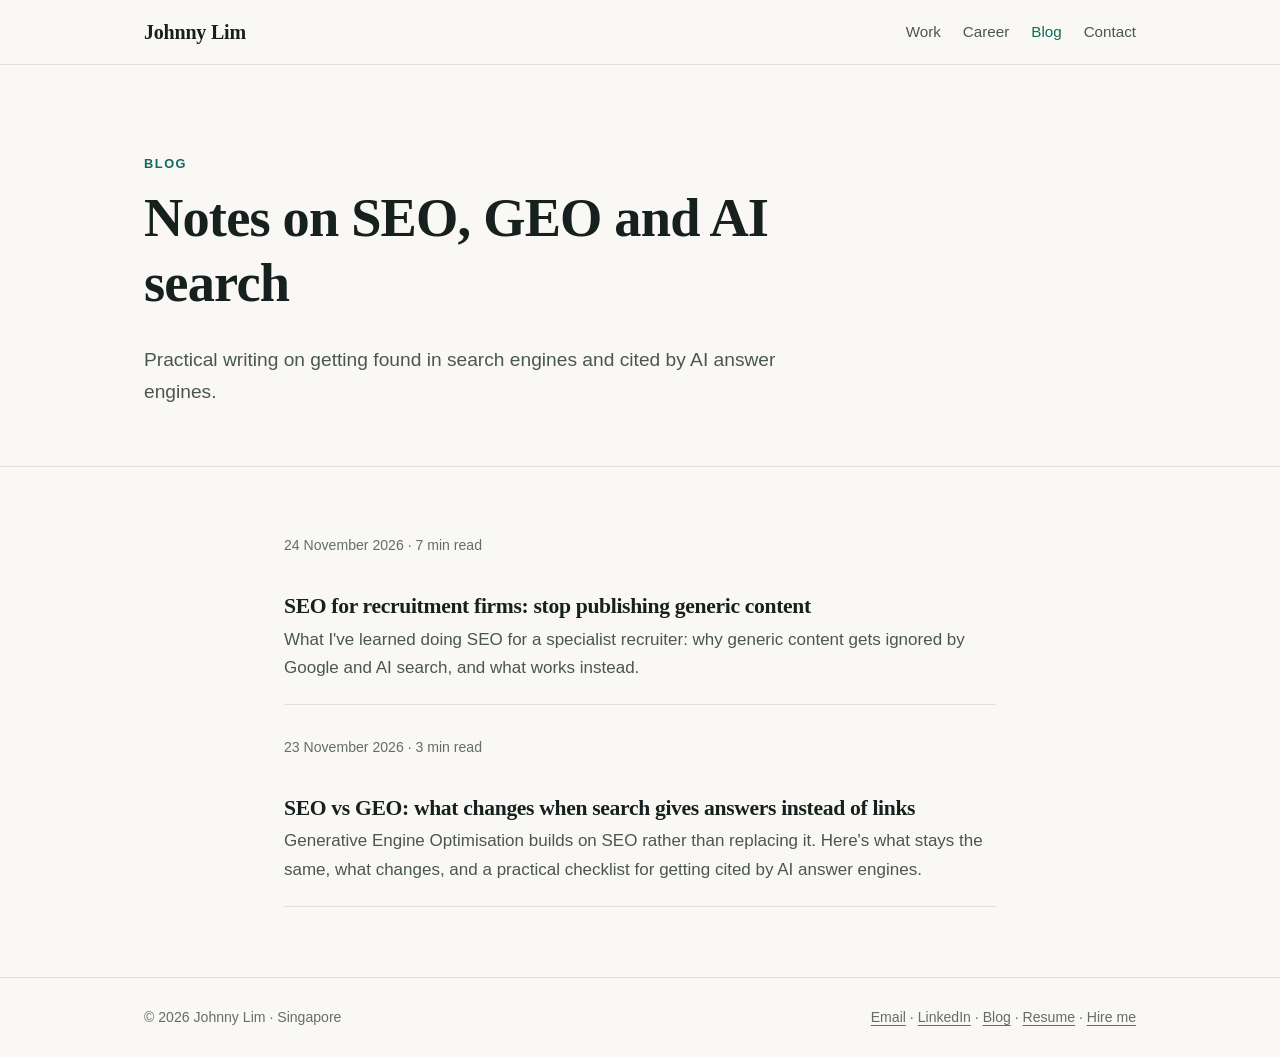
==== blog/index.html @ fcb43789 "Draft: add Hire me page and name/occupation signals for search - New /hire/ page targeting in-house " ====
<!doctype html>
<html lang="en-SG">
<head>
<meta charset="utf-8">
<meta name="viewport" content="width=device-width, initial-scale=1">
<title>Blog – SEO, GEO &amp; AI search | Johnny Lim</title>
<meta name="description" content="Notes on SEO, Generative Engine Optimisation (GEO) and AI search visibility by Johnny Lim, a Singapore-based digital marketer.">
<link rel="canonical" href="https://johnnylimsg.github.io/blog/">
<meta name="author" content="Johnny Lim">
<meta property="og:type" content="website">
<meta property="og:title" content="Blog – SEO, GEO &amp; AI search | Johnny Lim">
<meta property="og:description" content="Notes on SEO, Generative Engine Optimisation (GEO) and AI search visibility by Johnny Lim, a Singapore-based digital marketer.">
<meta property="og:url" content="https://johnnylimsg.github.io/blog/">
<meta property="og:image" content="https://johnnylimsg.github.io/assets/og-image.png">
<meta property="og:site_name" content="Johnny Lim">
<meta name="twitter:card" content="summary_large_image">
<link rel="icon" href="../assets/favicon.svg" type="image/svg+xml">
<link rel="stylesheet" href="../assets/styles.css">
<script type="application/ld+json">{
 "@context": "https://schema.org",
 "@type": "Blog",
 "@id": "https://johnnylimsg.github.io/blog/#blog",
 "url": "https://johnnylimsg.github.io/blog/",
 "name": "Johnny Lim – Blog",
 "author": {
  "@id": "https://johnnylimsg.github.io/#person"
 },
 "inLanguage": "en-SG",
 "blogPost": [
  {
   "@type": "BlogPosting",
   "@id": "https://johnnylimsg.github.io/blog/seo-for-recruitment-firms/#article",
   "headline": "SEO for recruitment firms: stop publishing generic content",
   "url": "https://johnnylimsg.github.io/blog/seo-for-recruitment-firms/",
   "datePublished": "2026-11-24T09:00:00+08:00"
  },
  {
   "@type": "BlogPosting",
   "headline": "SEO vs GEO: what changes when search gives answers instead of links",
   "@id": "https://johnnylimsg.github.io/blog/seo-vs-geo/#article",
   "url": "https://johnnylimsg.github.io/blog/seo-vs-geo/",
   "datePublished": "2026-11-23T09:00:00+08:00"
  }
 ]
}</script>
</head>
<body>
<a class="skip" href="#main">Skip to content</a>
<header class="site-header">
 <div class="wrap">
  <a class="brand" href="../">Johnny Lim</a>
  <nav class="nav" aria-label="Main">
   <a href="../#work">Work</a>
   <a href="../#experience">Career</a>
   <a href="../blog/" aria-current="page">Blog</a>
   <a href="../#contact">Contact</a>
  </nav>
 </div>
</header>
<main id="main">
<div class="hero hero-compact">
 <div class="wrap">
  <p class="eyebrow">Blog</p>
  <h1>Notes on SEO, GEO and AI search</h1>
  <p class="lede">Practical writing on getting found in search engines and cited by AI answer engines.</p>
 </div>
</div>
<section>
 <div class="wrap narrow">
  <ul class="posts">
  <li>
   <span class="meta"><time datetime="2026-11-24">24 November 2026</time> · 7 min read</span>
   <h2><a href="../blog/seo-for-recruitment-firms/">SEO for recruitment firms: stop publishing generic content</a></h2>
   <p>What I've learned doing SEO for a specialist recruiter: why generic content gets ignored by Google and AI search, and what works instead.</p>
  </li>
  <li>
   <span class="meta"><time datetime="2026-11-23">23 November 2026</time> · 3 min read</span>
   <h2><a href="../blog/seo-vs-geo/">SEO vs GEO: what changes when search gives answers instead of links</a></h2>
   <p>Generative Engine Optimisation builds on SEO rather than replacing it. Here's what stays the same, what changes, and a practical checklist for getting cited by AI answer engines.</p>
  </li>
  </ul>
 </div>
</section>
</main>
<footer class="site-footer">
 <div class="wrap">
  <span>© 2026 Johnny Lim · Singapore</span>
  <span><a href="mailto:yuantenglim@gmail.com">Email</a> · <a href="https://www.linkedin.com/in/johnny-lim-58348558/" rel="me">LinkedIn</a> · <a href="../blog/">Blog</a> · <a href="../assets/Johnny_Lim_Resume.pdf">Resume</a> · <a href="../hire/">Hire me</a></span>
 </div>
</footer>
</body>
</html>
---- assets/styles.css ----
/* Johnny Lim — site styles. No external fonts or frameworks, for speed. */
:root {
  --ink: #16211f;
  --ink-soft: #4a5653;
  --muted: #636e6b;
  --paper: #faf8f4;
  --card: #ffffff;
  --line: #e4e0d8;
  --accent: #0f6b5c;
  --accent-soft: #e3f0ec;
  --serif: "Iowan Old Style", "Palatino Linotype", Palatino, Georgia, "Times New Roman", serif;
  --sans: -apple-system, BlinkMacSystemFont, "Segoe UI", Roboto, "Helvetica Neue", Arial, sans-serif;
  --wrap: 1040px;
  --read: 700px;
}

*, *::before, *::after { box-sizing: border-box; }
html { -webkit-text-size-adjust: 100%; }
body {
  margin: 0; background: var(--paper); color: var(--ink);
  font: 17px/1.65 var(--sans);
}
img { max-width: 100%; height: auto; }
a { color: var(--accent); text-underline-offset: 3px; }
a:hover { text-decoration-thickness: 2px; }
:focus-visible { outline: 3px solid var(--accent); outline-offset: 2px; border-radius: 4px; }

.wrap { max-width: var(--wrap); margin: 0 auto; padding: 0 24px; }
.skip { position: absolute; left: -999px; }
.skip:focus { left: 12px; top: 12px; background: var(--card); padding: 8px 12px; z-index: 10; }

/* Header */
.site-header { position: sticky; top: 0; z-index: 5; border-bottom: 1px solid var(--line); background: rgba(250, 248, 244, 0.94); }
html { scroll-padding-top: 76px; }
.site-header .wrap { display: flex; align-items: center; justify-content: space-between; height: 64px; gap: 16px; }
.brand { white-space: nowrap; font-family: var(--serif); font-size: 1.25rem; font-weight: 700; color: var(--ink); text-decoration: none; letter-spacing: -0.01em; }
.nav { display: flex; gap: 22px; font-size: 0.95rem; }
.nav a { color: var(--ink-soft); text-decoration: none; white-space: nowrap; }
.nav a:hover, .nav a[aria-current="page"] { color: var(--accent); }

/* Type */
h1, h2, h3 { font-family: var(--serif); line-height: 1.2; letter-spacing: -0.015em; margin: 0 0 0.5em; }
h1 { font-size: clamp(2.2rem, 5vw, 3.4rem); }
h2 { font-size: clamp(1.6rem, 3vw, 2rem); }
h3 { font-size: 1.2rem; }
.eyebrow { font-size: 0.8rem; font-weight: 600; letter-spacing: 0.12em; text-transform: uppercase; color: var(--accent); margin: 0 0 12px; }
.lede { font-size: 1.2rem; color: var(--ink-soft); max-width: 640px; }

/* Hero */
.hero { padding: 88px 0 72px; }
.hero h1 { max-width: 760px; }
.actions { display: flex; flex-wrap: wrap; gap: 12px; margin-top: 28px; }
.btn {
  display: inline-block; padding: 11px 20px; border-radius: 8px; font-weight: 600; font-size: 0.95rem;
  text-decoration: none; border: 1.5px solid var(--accent); color: var(--accent); background: transparent;
}
.btn.primary { background: var(--accent); color: #fff; }
.btn:hover { text-decoration: none; filter: brightness(0.95); }

/* Sections */
section { padding: 64px 0; border-top: 1px solid var(--line); }
.section-head { display: flex; justify-content: space-between; align-items: baseline; gap: 16px; flex-wrap: wrap; margin-bottom: 28px; }
.section-head p { margin: 0; color: var(--muted); }

.stats { display: grid; grid-template-columns: repeat(3, 1fr); gap: 16px; margin: 56px 0 0; }
.stat { border-left: 3px solid var(--accent); padding: 4px 0 4px 16px; }
.stat dt { font-family: var(--serif); font-size: 2rem; font-weight: 700; line-height: 1.1; }
.stat dd { margin: 0; color: var(--muted); font-size: 0.92rem; }

.cards { display: grid; grid-template-columns: repeat(3, 1fr); gap: 20px; }
.card { background: var(--card); border: 1px solid var(--line); border-radius: 12px; padding: 24px; }
.card .icon { width: 40px; height: 40px; padding: 8px; margin-bottom: 14px; border-radius: 10px; background: var(--accent-soft); fill: none; stroke: var(--accent); stroke-width: 2; stroke-linejoin: round; stroke-linecap: round; }
.card p { margin: 0; color: var(--ink-soft); font-size: 0.97rem; }
.card .tag { display: inline-block; font-size: 0.75rem; font-weight: 700; letter-spacing: 0.08em; text-transform: uppercase; color: var(--accent); background: var(--accent-soft); padding: 3px 8px; border-radius: 4px; margin-bottom: 14px; }

/* Pills */
.pill { display: inline-block; font-size: 0.75rem; font-weight: 600; color: var(--ink-soft); border: 1px solid var(--line); border-radius: 999px; padding: 1px 9px; margin-left: 6px; vertical-align: 2px; font-family: var(--sans); }

.chips { display: flex; flex-wrap: wrap; gap: 8px; list-style: none; padding: 0; margin: 0 0 20px; }
.chip-label { font-family: var(--sans); font-size: 0.8rem; font-weight: 700; letter-spacing: 0.08em; text-transform: uppercase; color: var(--muted); margin: 18px 0 10px; }
.chips li { background: var(--card); border: 1px solid var(--line); border-radius: 999px; padding: 5px 14px; font-size: 0.92rem; }
.two-col { display: grid; grid-template-columns: 1fr 1fr; gap: 40px; }
.edu p { margin: 0 0 14px; }
.edu span { color: var(--muted); font-size: 0.92rem; display: block; }

/* Post lists */
.posts { list-style: none; padding: 0; margin: 0; }
.posts li { padding: 22px 0; border-bottom: 1px solid var(--line); }
.posts li:first-child { padding-top: 0; }
.posts h2, .posts h3 { margin: 4px 0 6px; font-size: 1.35rem; }
.posts h2 a, .posts h3 a { color: var(--ink); text-decoration: none; }
.posts h2 a:hover, .posts h3 a:hover { color: var(--accent); }
.posts p { margin: 0; color: var(--ink-soft); }
.meta { color: var(--muted); font-size: 0.88rem; }

/* Article */
.article { max-width: var(--read); margin: 0 auto; padding: 64px 24px 40px; }
.article header { margin-bottom: 32px; }
.article h1 { font-size: clamp(2rem, 4.5vw, 2.8rem); }
.article h2 { font-size: 1.55rem; margin-top: 1.8em; }
.article h3 { margin-top: 1.4em; }
.article p, .article li { font-size: 1.07rem; }
.article ul, .article ol { padding-left: 22px; }
.article li { margin-bottom: 6px; }
.tldr { background: var(--accent-soft); border-radius: 10px; padding: 18px 22px; margin: 0 0 32px; }
.tldr strong:first-child { display: block; font-size: 0.8rem; letter-spacing: 0.1em; text-transform: uppercase; color: var(--accent); margin-bottom: 4px; }
.tldr p { margin: 0; }
.author-box { display: flex; gap: 16px; align-items: center; border-top: 1px solid var(--line); margin-top: 48px; padding-top: 24px; }
.author-box picture { flex: none; line-height: 0; }
.author-box .mono { flex: none; object-fit: cover; width: 52px; height: 52px; border-radius: 50%; background: var(--accent); color: #fff; display: grid; place-items: center; font-family: var(--serif); font-weight: 700; }
.author-box p { margin: 0; font-size: 0.95rem; color: var(--ink-soft); }
.back { display: inline-block; margin-bottom: 24px; font-size: 0.92rem; }
.note { border: 2px dashed #d9a441; background: #fff8e8; padding: 14px 18px; border-radius: 8px; font-size: 0.95rem; }

/* Contact + footer */
.contact { text-align: center; }
.contact .lede { margin: 0 auto; }
.contact .actions { justify-content: center; }
.site-footer { border-top: 1px solid var(--line); padding: 28px 0; color: var(--muted); font-size: 0.88rem; }
.site-footer .wrap { display: flex; justify-content: space-between; gap: 16px; flex-wrap: wrap; }
.site-footer a { color: var(--muted); }

@media (max-width: 800px) {
  body { font-size: 16px; }
  .hero { padding: 56px 0 48px; }
  .cards, .stats, .two-col { grid-template-columns: 1fr; }
  .stats { gap: 20px; }
  section { padding: 48px 0; }
  .nav { gap: 14px; }
}
@media (max-width: 420px) {
  .site-header .wrap { padding: 0 16px; }
  .brand { font-size: 1.05rem; }
  .nav { gap: 11px; font-size: 0.85rem; }
}
@media print {
  .site-header, .site-footer, .actions { display: none; }
  body { background: #fff; }
}

/* Selected work */
.work-grid { display: grid; grid-template-columns: repeat(2, 1fr); gap: 20px; }
.work { background: var(--card); border: 1px solid var(--line); border-radius: 14px; overflow: hidden; display: flex; flex-direction: column; }
.work-art { display: block; width: 100%; height: auto; aspect-ratio: 400 / 150; border-bottom: 1px solid var(--line); }
.work-body { padding: 24px 28px 28px; display: flex; flex-direction: column; flex: 1; }
.work h3 { font-size: 1.3rem; margin-bottom: 10px; }
.work p { margin: 0 0 14px; color: var(--ink-soft); font-size: 0.97rem; }
.work .work-tag { font-size: 0.75rem; font-weight: 700; letter-spacing: 0.08em; text-transform: uppercase; color: var(--accent); margin-bottom: 10px; }
.work .work-org { margin: auto 0 0; padding-top: 12px; border-top: 1px solid var(--line); font-size: 0.85rem; font-weight: 600; color: var(--muted); }

/* Compact career timeline */
.timeline { border-left: 2px solid var(--line); margin-left: 6px; }
.role { position: relative; padding-left: 26px; }
.role::before { content: ""; position: absolute; left: -7px; top: 22px; width: 12px; height: 12px; border-radius: 50%; background: var(--paper); border: 2px solid var(--accent); }
.role[open]::before, .role:first-child::before { background: var(--accent); }
.role summary { list-style: none; cursor: pointer; display: grid; grid-template-columns: 170px 1fr auto; gap: 16px; padding: 16px 0; align-items: baseline; }
.role summary::-webkit-details-marker { display: none; }
.role summary::after { content: "+"; font-size: 1.3rem; color: var(--accent); line-height: 1; }
.role[open] summary::after { content: "–"; }
.role .when { color: var(--muted); font-size: 0.9rem; }
.role .org { color: var(--ink-soft); }
.role .sum { display: block; color: var(--muted); font-size: 0.93rem; margin-top: 2px; }
.role summary:hover strong { color: var(--accent); }
.role ul { margin: -4px 0 18px; padding-left: calc(170px + 34px); color: var(--ink-soft); font-size: 0.97rem; }
.role li { margin-bottom: 4px; }
@media (max-width: 800px) {
  .work-grid { grid-template-columns: 1fr; }
  .role summary { grid-template-columns: 1fr auto; gap: 2px 12px; }
  .role .when { grid-column: 1; }
  .role .what { grid-column: 1; }
  .role summary::after { grid-column: 2; grid-row: 1 / span 2; align-self: center; }
  .role ul { padding-left: 20px; }
}

/* Hero with illustration */
.hero-grid { display: grid; grid-template-columns: 1.15fr 1fr; gap: 48px; align-items: center; }
.hero-art { margin: 0; }
.hero-art img { display: block; width: 100%; filter: drop-shadow(0 18px 30px rgba(22, 33, 31, 0.08)); }

/* About */
.about { display: grid; grid-template-columns: 200px 1fr; gap: 48px; align-items: start; }
.about p { color: var(--ink-soft); max-width: 680px; }
.about-photo { display: block; width: 200px; height: 200px; border-radius: 50%; object-fit: cover; border: 4px solid var(--card); box-shadow: 0 0 0 1px var(--line); }
.about-mono { display: grid; place-items: center; background: var(--accent); color: #fff; font-family: var(--serif); font-size: 4rem; font-weight: 700; }

/* How I work */
.steps { list-style: none; padding: 0; margin: 0; display: grid; grid-template-columns: repeat(4, 1fr); gap: 20px; counter-reset: step; }
.steps li { counter-increment: step; border-top: 3px solid var(--accent); padding-top: 16px; }
.steps li::before { content: "0" counter(step); display: block; font-family: var(--serif); font-size: 1.6rem; font-weight: 700; color: var(--accent); margin-bottom: 6px; }
.steps h3 { font-size: 1.1rem; }
.steps p { margin: 0; color: var(--ink-soft); font-size: 0.95rem; }

/* Article figure */
.figure { margin: 32px 0; }
.figure img { display: block; width: 100%; border: 1px solid var(--line); border-radius: 14px; }
.figure figcaption { margin-top: 10px; font-size: 0.9rem; color: var(--muted); }

@media (max-width: 900px) {
  .steps { grid-template-columns: repeat(2, 1fr); gap: 28px 20px; }
}
@media (max-width: 800px) {
  .hero-grid { grid-template-columns: 1fr; gap: 32px; }
  .hero-art { max-width: 460px; }
  .about { grid-template-columns: 1fr; gap: 20px; }
  .about-photo { width: 112px; height: 112px; }
  .about-mono { font-size: 2.4rem; }
  .work-body { padding: 20px 22px 24px; }
}
@media (max-width: 480px) {
  .steps { grid-template-columns: 1fr; }
}

/* Utility */
.hero-compact { padding-bottom: 40px; }
.narrow { max-width: 760px; }
.article li ul { margin-top: 8px; }

/* Hire page */
.narrow h2 { margin-top: 1.6em; }
.narrow > .tldr + h2 { margin-top: 0.4em; }
.narrow p, .narrow li { color: var(--ink-soft); }
.narrow li { margin-bottom: 6px; }
.proof { list-style: none; padding: 0; margin: 0 0 16px; }
.proof li { border-left: 3px solid var(--accent); padding: 4px 0 4px 14px; margin-bottom: 12px; }
.proof strong { color: var(--ink); }
.cta-box { margin-top: 48px; padding: 28px; border: 1px solid var(--line); border-radius: 14px; background: var(--card); text-align: center; }
.cta-box h2 { margin-top: 0; }
.cta-box .actions { justify-content: center; margin-top: 16px; }
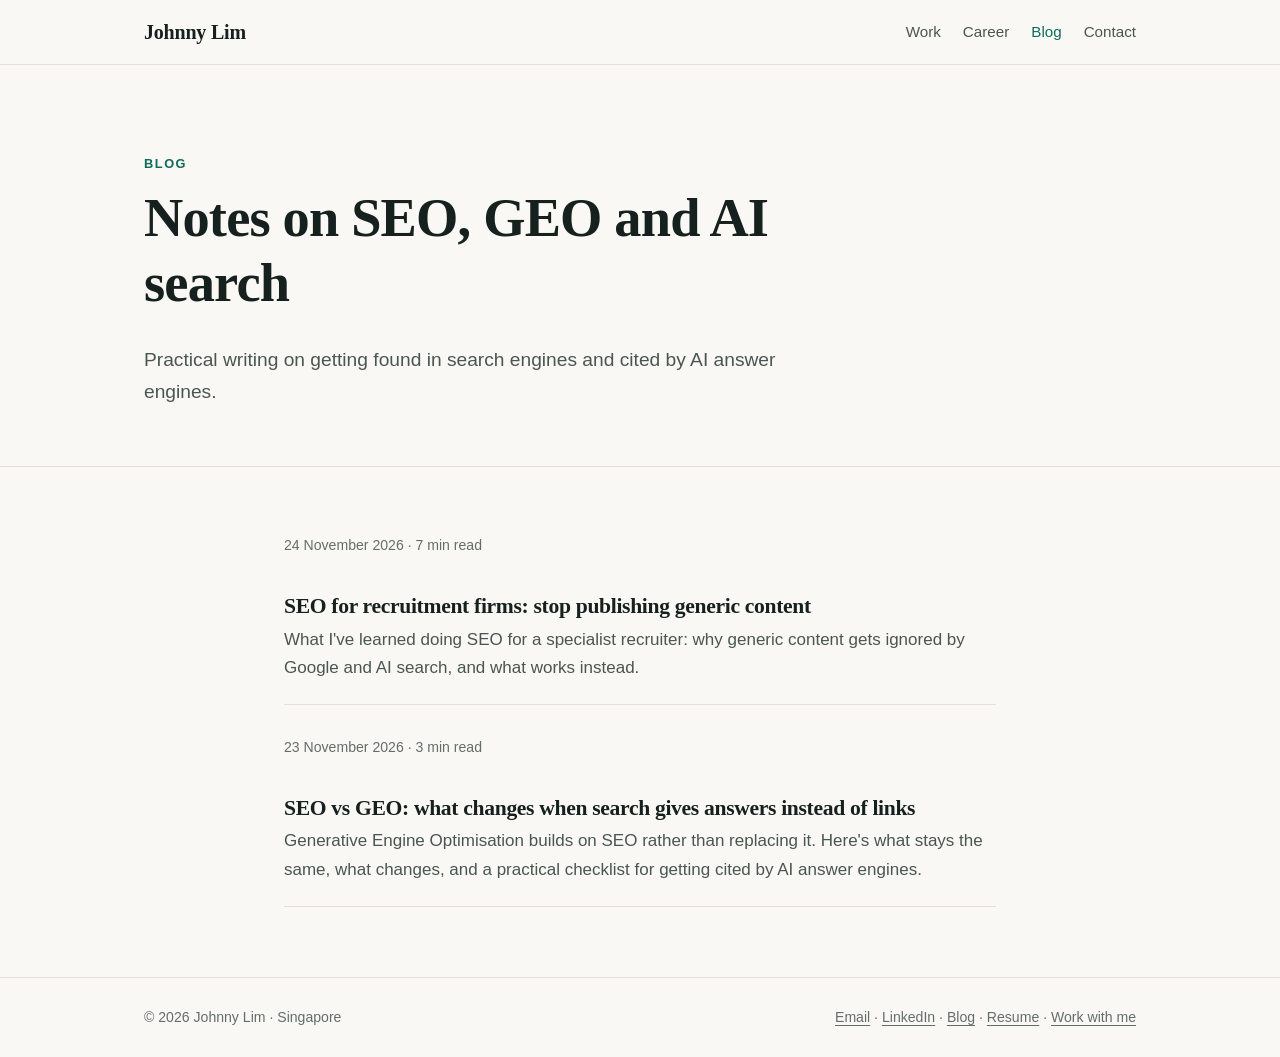
==== commit 2f4a1fba: "Draft: softer wording (no 'open to roles'); footer link 'Work with me' Co-Authored-By: Claude Opus 5" ====
--- a/blog/index.html
+++ b/blog/index.html
@@ -85,7 +85,7 @@
 <footer class="site-footer">
  <div class="wrap">
   <span>© 2026 Johnny Lim · Singapore</span>
-  <span><a href="mailto:yuantenglim@gmail.com">Email</a> · <a href="https://www.linkedin.com/in/johnny-lim-58348558/" rel="me">LinkedIn</a> · <a href="../blog/">Blog</a> · <a href="../assets/Johnny_Lim_Resume.pdf">Resume</a> · <a href="../hire/">Hire me</a></span>
+  <span><a href="mailto:yuantenglim@gmail.com">Email</a> · <a href="https://www.linkedin.com/in/johnny-lim-58348558/" rel="me">LinkedIn</a> · <a href="../blog/">Blog</a> · <a href="../assets/Johnny_Lim_Resume.pdf">Resume</a> · <a href="../hire/">Work with me</a></span>
  </div>
 </footer>
 </body>
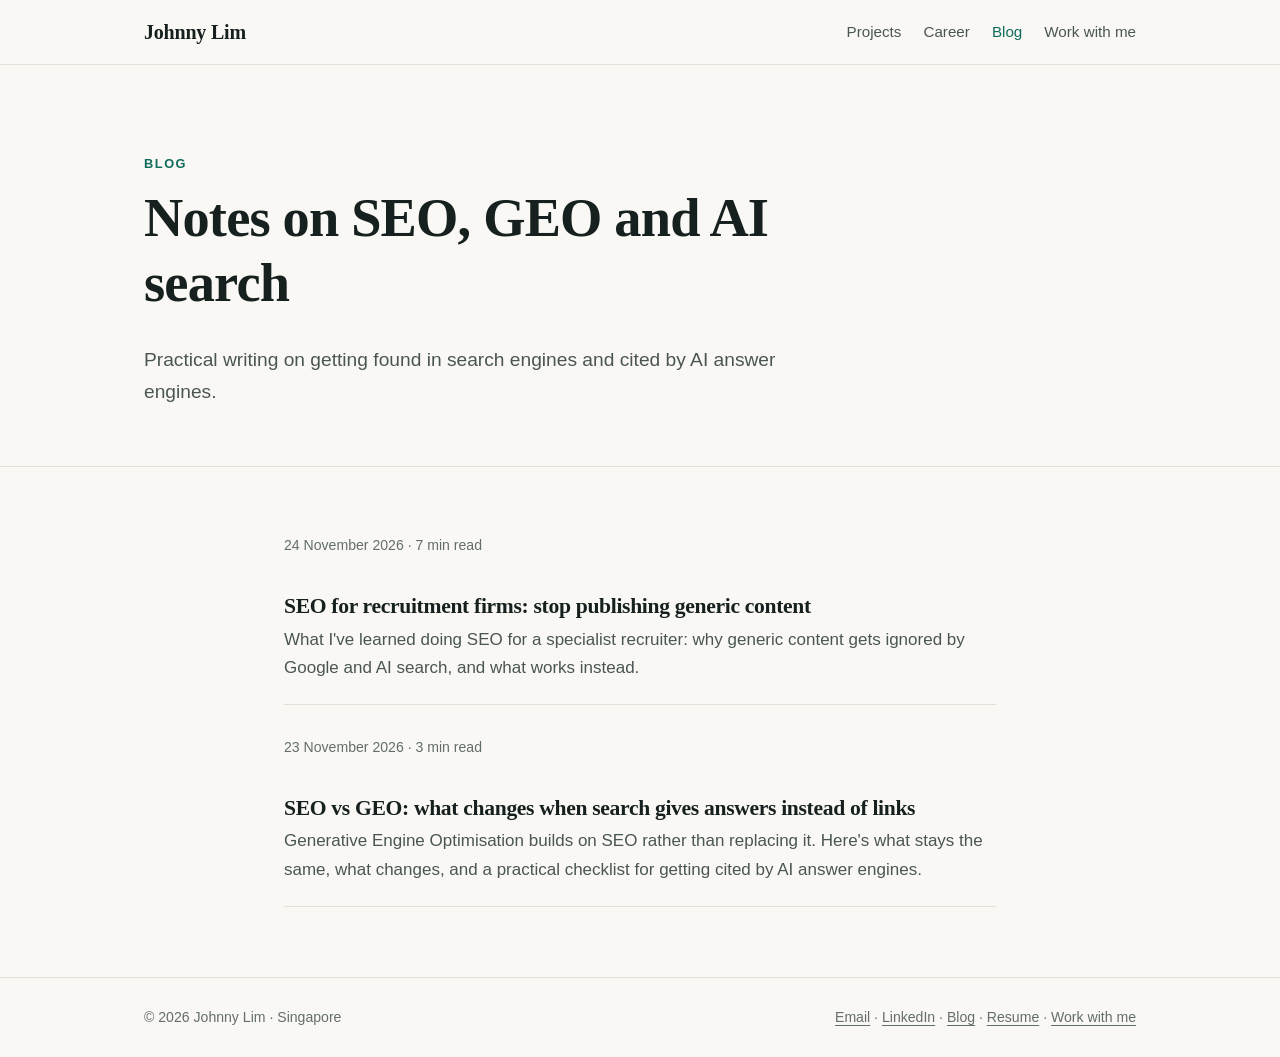
==== commit 1657a652: "Nav: Projects, Career, Blog, Work with me (replaces Work and Contact) 'Work with me' links to /hire/" ====
--- a/blog/index.html
+++ b/blog/index.html
@@ -50,10 +50,10 @@
  <div class="wrap">
   <a class="brand" href="../">Johnny Lim</a>
   <nav class="nav" aria-label="Main">
-   <a href="../#work">Work</a>
+   <a href="../#work">Projects</a>
    <a href="../#experience">Career</a>
    <a href="../blog/" aria-current="page">Blog</a>
-   <a href="../#contact">Contact</a>
+   <a href="../hire/">Work with me</a>
   </nav>
  </div>
 </header>
--- a/assets/styles.css
+++ b/assets/styles.css
@@ -226,3 +226,12 @@
 .cta-box { margin-top: 48px; padding: 28px; border: 1px solid var(--line); border-radius: 14px; background: var(--card); text-align: center; }
 .cta-box h2 { margin-top: 0; }
 .cta-box .actions { justify-content: center; margin-top: 16px; }
+@media (max-width: 380px) {
+  .site-header .wrap { padding: 0 12px; gap: 10px; }
+  .brand { font-size: 0.98rem; }
+  .nav { gap: 9px; font-size: 0.8rem; }
+}
+@media (max-width: 340px) {
+  .nav { gap: 7px; font-size: 0.76rem; }
+  .brand { font-size: 0.92rem; }
+}
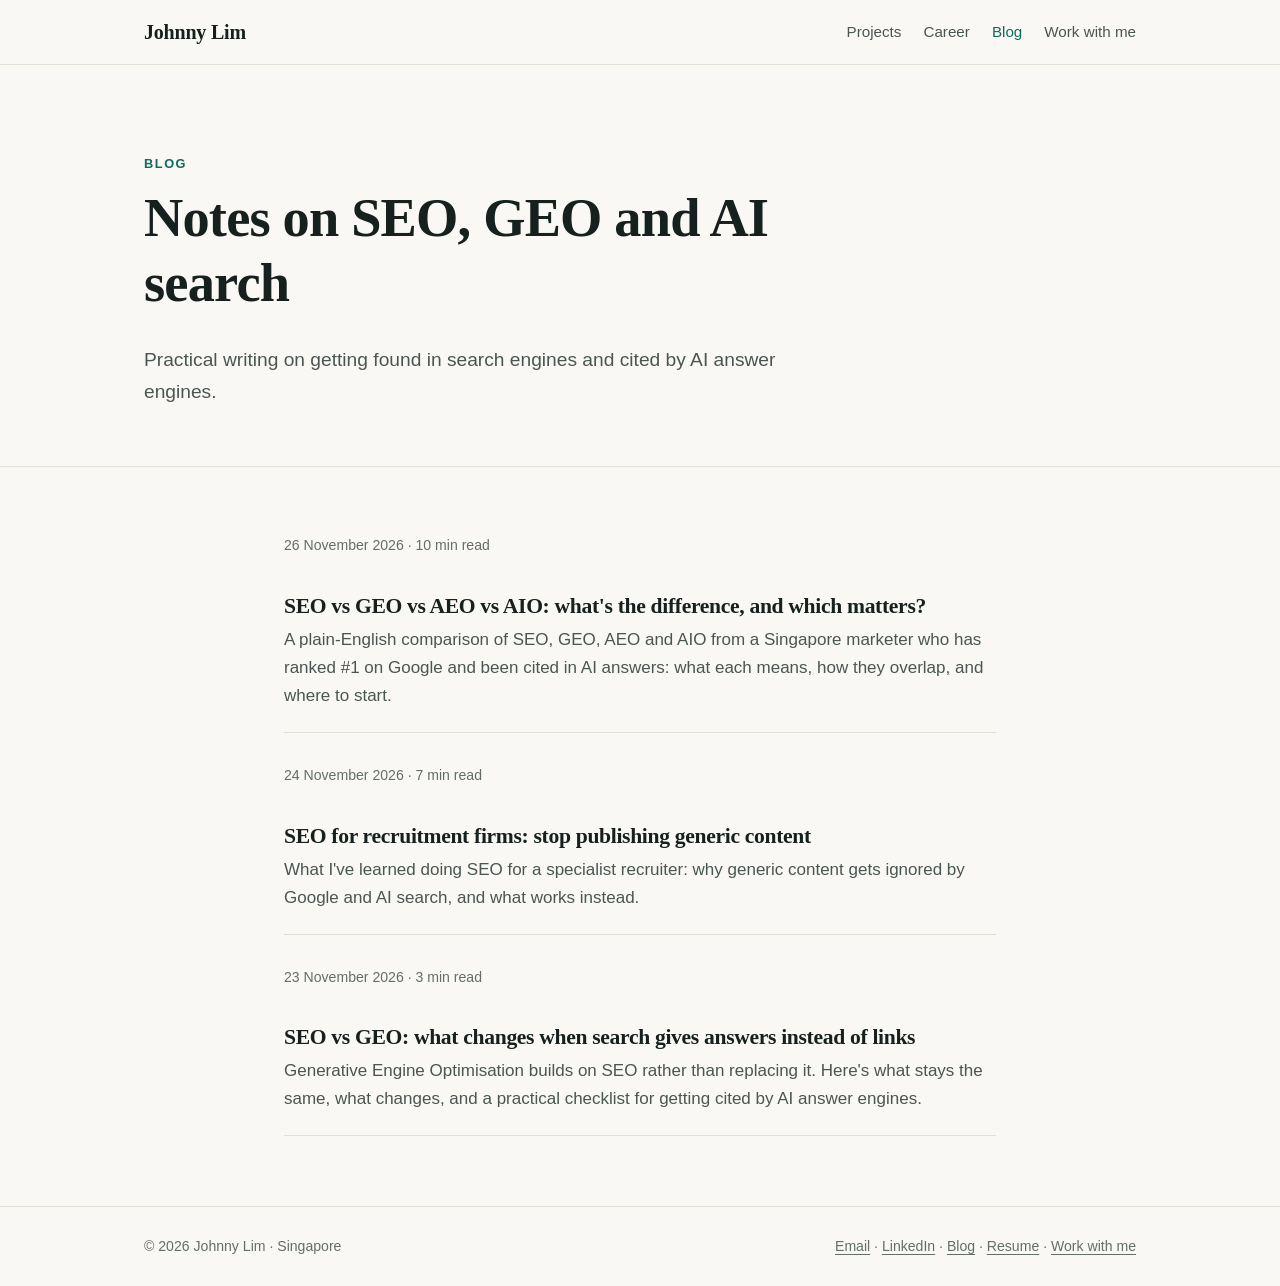
==== commit 282f4e1f: "Draft: SEO vs GEO vs AEO vs AIO post - New post with comparison table (stacks into cards on phones)," ====
--- a/blog/index.html
+++ b/blog/index.html
@@ -27,6 +27,13 @@
  },
  "inLanguage": "en-SG",
  "blogPost": [
+  {
+   "@type": "BlogPosting",
+   "@id": "https://johnnylimsg.github.io/blog/seo-vs-geo-vs-aeo-vs-aio/#article",
+   "headline": "SEO vs GEO vs AEO vs AIO: what's the difference, and which matters?",
+   "url": "https://johnnylimsg.github.io/blog/seo-vs-geo-vs-aeo-vs-aio/",
+   "datePublished": "2026-11-26T09:00:00+08:00"
+  },
   {
    "@type": "BlogPosting",
    "@id": "https://johnnylimsg.github.io/blog/seo-for-recruitment-firms/#article",
@@ -69,6 +76,11 @@
  <div class="wrap narrow">
   <ul class="posts">
   <li>
+   <span class="meta"><time datetime="2026-11-26">26 November 2026</time> · 10 min read</span>
+   <h2><a href="../blog/seo-vs-geo-vs-aeo-vs-aio/">SEO vs GEO vs AEO vs AIO: what's the difference, and which matters?</a></h2>
+   <p>A plain-English comparison of SEO, GEO, AEO and AIO from a Singapore marketer who has ranked #1 on Google and been cited in AI answers: what each means, how they overlap, and where to start.</p>
+  </li>
+  <li>
    <span class="meta"><time datetime="2026-11-24">24 November 2026</time> · 7 min read</span>
    <h2><a href="../blog/seo-for-recruitment-firms/">SEO for recruitment firms: stop publishing generic content</a></h2>
    <p>What I've learned doing SEO for a specialist recruiter: why generic content gets ignored by Google and AI search, and what works instead.</p>
--- a/assets/styles.css
+++ b/assets/styles.css
@@ -103,7 +103,7 @@
 .article ul, .article ol { padding-left: 22px; }
 .article li { margin-bottom: 6px; }
 .tldr { background: var(--accent-soft); border-radius: 10px; padding: 18px 22px; margin: 0 0 32px; }
-.tldr strong:first-child { display: block; font-size: 0.8rem; letter-spacing: 0.1em; text-transform: uppercase; color: var(--accent); margin-bottom: 4px; }
+.tldr > strong:first-child { display: block; font-size: 0.8rem; letter-spacing: 0.1em; text-transform: uppercase; color: var(--accent); margin-bottom: 4px; }
 .tldr p { margin: 0; }
 .author-box { display: flex; gap: 16px; align-items: center; border-top: 1px solid var(--line); margin-top: 48px; padding-top: 24px; }
 .author-box picture { flex: none; line-height: 0; }
@@ -235,3 +235,22 @@
   .nav { gap: 7px; font-size: 0.76rem; }
   .brand { font-size: 0.92rem; }
 }
+
+/* Article tables and sources */
+.table-wrap { overflow-x: auto; margin: 8px 0 28px; border: 1px solid var(--line); border-radius: 12px; background: var(--card); }
+.article table { width: 100%; border-collapse: collapse; font-size: 0.95rem; min-width: 560px; }
+.article th, .article td { text-align: left; vertical-align: top; padding: 12px 14px; border-bottom: 1px solid var(--line); }
+.article thead th { font-size: 0.78rem; letter-spacing: 0.08em; text-transform: uppercase; color: var(--muted); background: var(--paper); }
+.article tbody th { font-family: var(--serif); font-size: 1.05rem; color: var(--accent); white-space: nowrap; }
+.article tbody tr:last-child th, .article tbody tr:last-child td { border-bottom: 0; }
+.sources li { font-size: 0.95rem; color: var(--ink-soft); }
+@media (max-width: 600px) {
+  .table-wrap { overflow: visible; border: 0; background: none; }
+  .article table, .article tbody, .article tr, .article th, .article td { display: block; min-width: 0; }
+  .article thead { display: none; }
+  .article tbody tr { background: var(--card); border: 1px solid var(--line); border-radius: 12px; padding: 14px 16px; margin-bottom: 12px; }
+  .article tbody th, .article td { padding: 0; border: 0; }
+  .article tbody th { margin-bottom: 8px; font-size: 1.2rem; }
+  .article td { margin-top: 8px; }
+  .article td::before { content: attr(data-label); display: block; font-size: 0.72rem; font-weight: 700; letter-spacing: 0.08em; text-transform: uppercase; color: var(--muted); }
+}
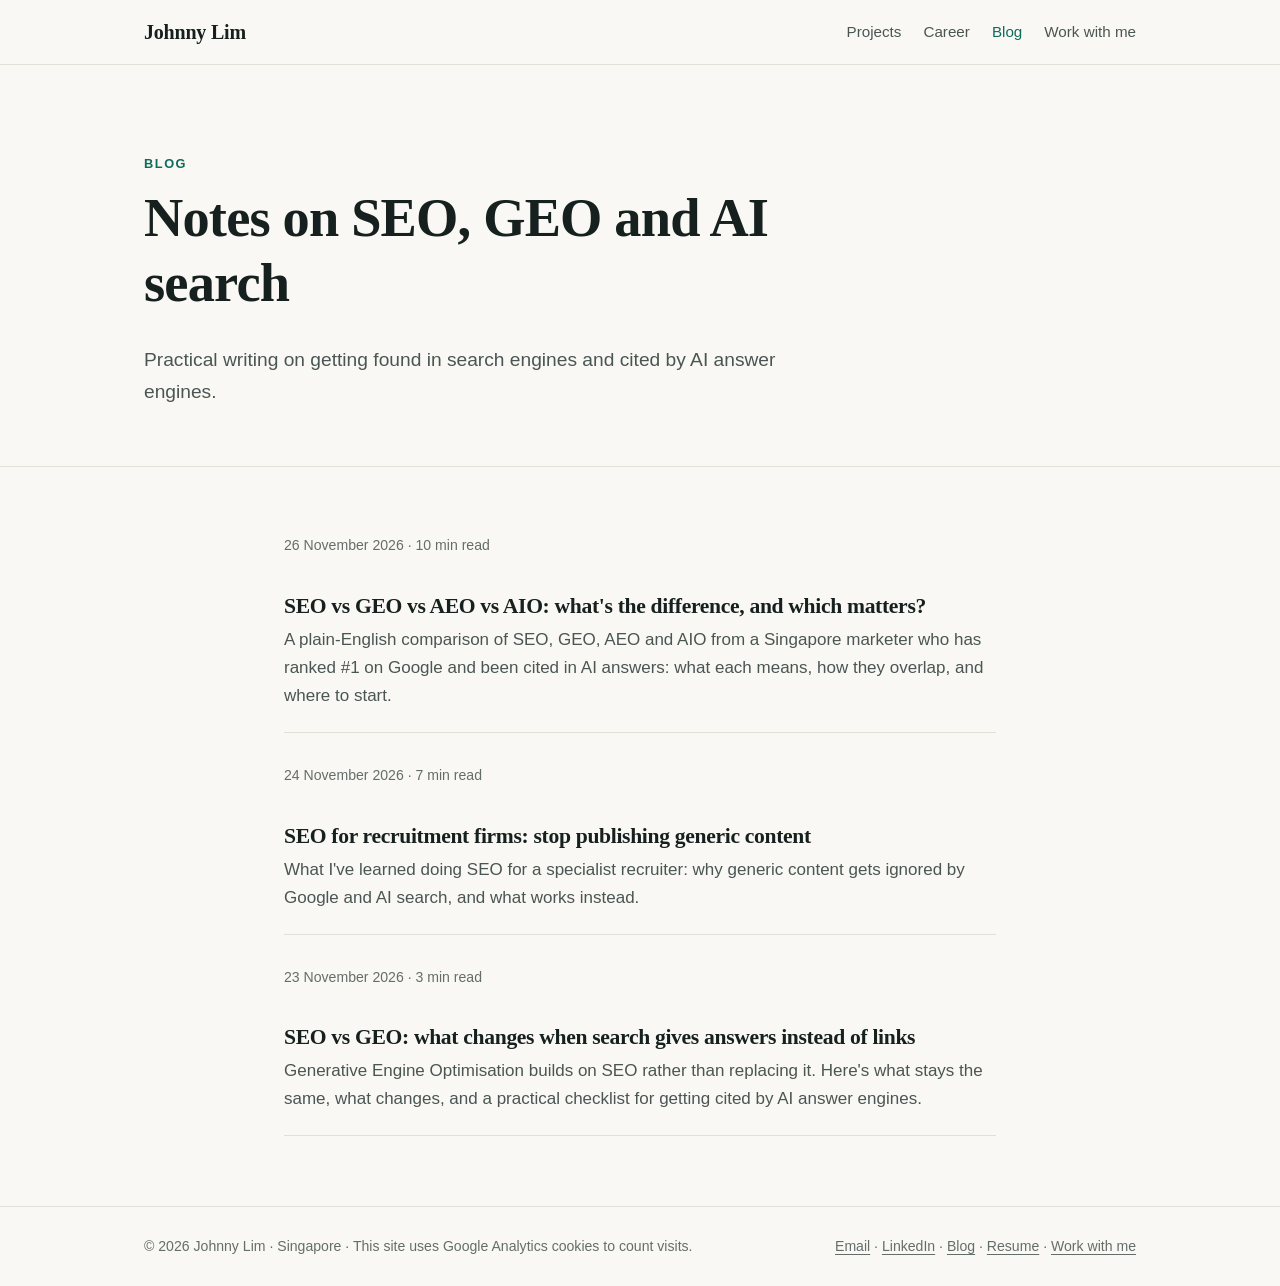
==== commit 040efc36: "Add Google Analytics 4 (G-6NB24EQ7NC) to every page and the post template Standard gtag.js snippet i" ====
--- a/blog/index.html
+++ b/blog/index.html
@@ -16,6 +16,13 @@
 <meta name="twitter:card" content="summary_large_image">
 <link rel="icon" href="../assets/favicon.svg" type="image/svg+xml">
 <link rel="stylesheet" href="../assets/styles.css">
+<script async src="https://www.googletagmanager.com/gtag/js?id=G-6NB24EQ7NC"></script>
+<script>
+  window.dataLayer = window.dataLayer || [];
+  function gtag(){dataLayer.push(arguments);}
+  gtag('js', new Date());
+  gtag('config', 'G-6NB24EQ7NC');
+</script>
 <script type="application/ld+json">{
  "@context": "https://schema.org",
  "@type": "Blog",
@@ -96,7 +103,7 @@
 </main>
 <footer class="site-footer">
  <div class="wrap">
-  <span>© 2026 Johnny Lim · Singapore</span>
+  <span>© 2026 Johnny Lim · Singapore · This site uses Google Analytics cookies to count visits.</span>
   <span><a href="mailto:yuantenglim@gmail.com">Email</a> · <a href="https://www.linkedin.com/in/johnny-lim-58348558/" rel="me">LinkedIn</a> · <a href="../blog/">Blog</a> · <a href="../assets/Johnny_Lim_Resume.pdf">Resume</a> · <a href="../hire/">Work with me</a></span>
  </div>
 </footer>
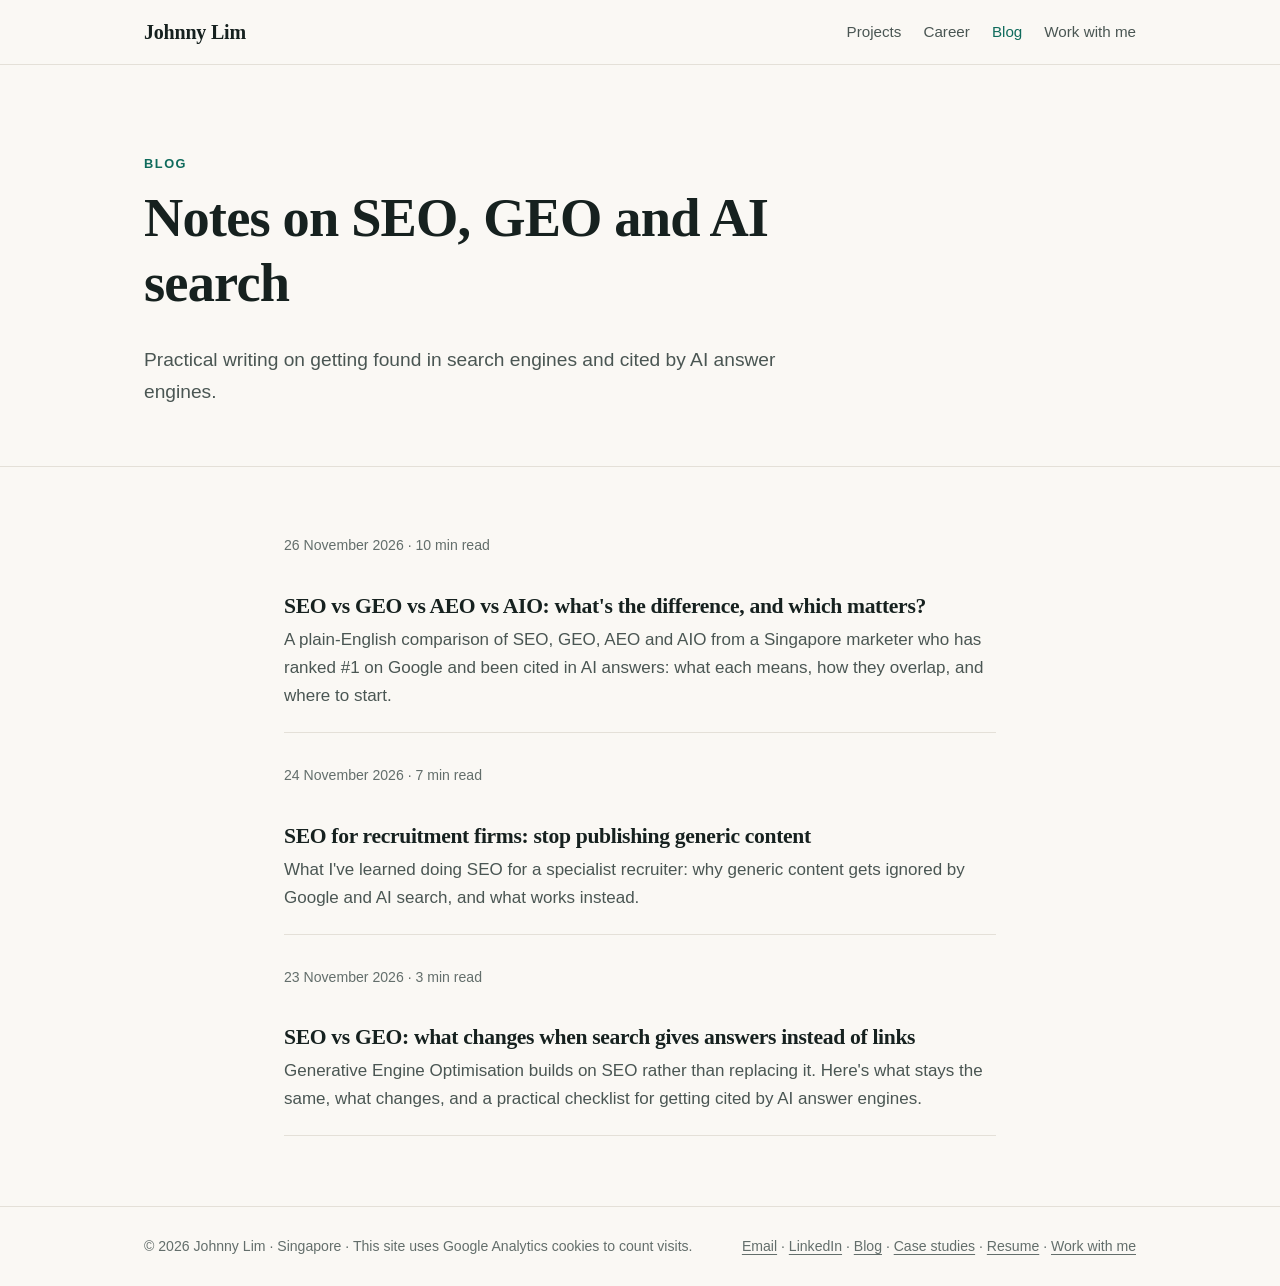
==== commit 3038f4ae: "Draft: case studies section and first case study (executive search firm) - /case-studies/ list page " ====
--- a/blog/index.html
+++ b/blog/index.html
@@ -104,7 +104,7 @@
 <footer class="site-footer">
  <div class="wrap">
   <span>© 2026 Johnny Lim · Singapore · This site uses Google Analytics cookies to count visits.</span>
-  <span><a href="mailto:yuantenglim@gmail.com">Email</a> · <a href="https://www.linkedin.com/in/johnny-lim-58348558/" rel="me">LinkedIn</a> · <a href="../blog/">Blog</a> · <a href="../assets/Johnny_Lim_Resume.pdf">Resume</a> · <a href="../hire/">Work with me</a></span>
+  <span><a href="mailto:yuantenglim@gmail.com">Email</a> · <a href="https://www.linkedin.com/in/johnny-lim-58348558/" rel="me">LinkedIn</a> · <a href="../blog/">Blog</a> · <a href="../case-studies/">Case studies</a> · <a href="../assets/Johnny_Lim_Resume.pdf">Resume</a> · <a href="../hire/">Work with me</a></span>
  </div>
 </footer>
 </body>
--- a/assets/styles.css
+++ b/assets/styles.css
@@ -254,3 +254,10 @@
   .article td { margin-top: 8px; }
   .article td::before { content: attr(data-label); display: block; font-size: 0.72rem; font-weight: 700; letter-spacing: 0.08em; text-transform: uppercase; color: var(--muted); }
 }
+
+/* Case study stats */
+.article .case-stats, .case-stats { list-style: none; padding: 0; margin: 0 0 8px; display: grid; grid-template-columns: repeat(4, 1fr); gap: 12px; }
+.case-stats li { background: var(--card); border: 1px solid var(--line); border-top: 3px solid var(--accent); border-radius: 10px; padding: 14px 14px 12px; margin: 0; }
+.case-stats strong { display: block; font-family: var(--serif); font-size: 1.45rem; line-height: 1.15; color: var(--ink); }
+.case-stats span { display: block; margin-top: 4px; font-size: 0.88rem; line-height: 1.4; color: var(--muted); }
+@media (max-width: 640px) { .case-stats { grid-template-columns: 1fr 1fr; } }
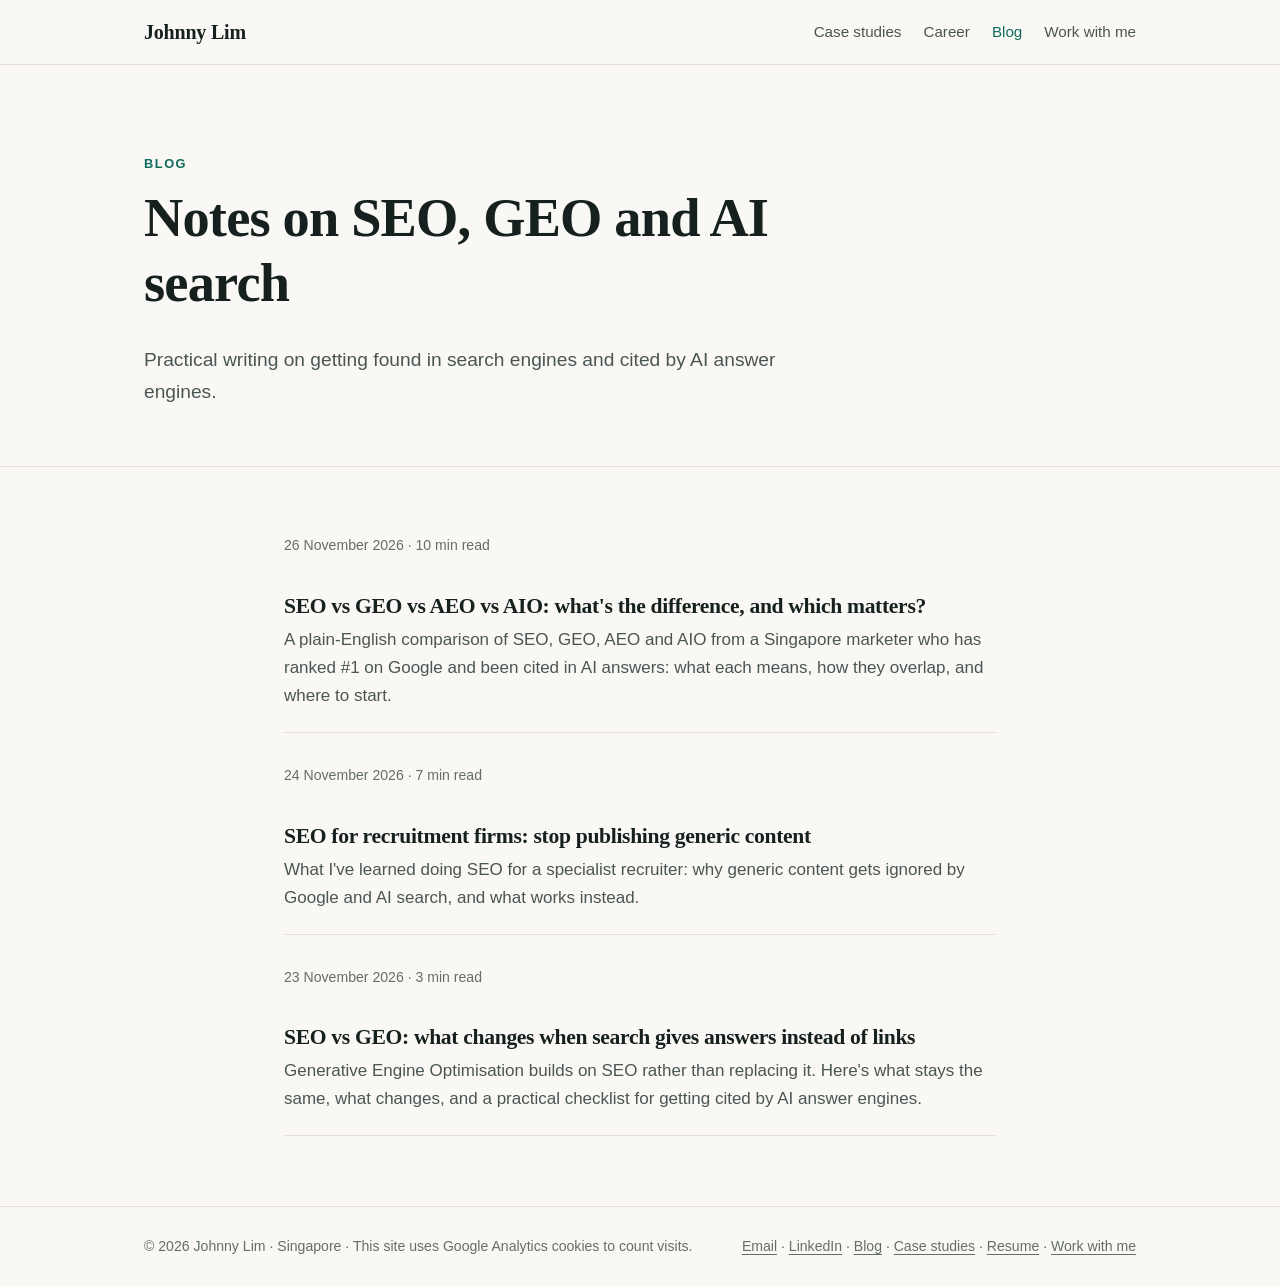
==== commit e89f696d: "Nav: Case studies replaces Projects Top nav is now Case studies, Career, Blog, Work with me on every" ====
--- a/blog/index.html
+++ b/blog/index.html
@@ -64,7 +64,7 @@
  <div class="wrap">
   <a class="brand" href="../">Johnny Lim</a>
   <nav class="nav" aria-label="Main">
-   <a href="../#work">Projects</a>
+   <a href="../case-studies/">Case studies</a>
    <a href="../#experience">Career</a>
    <a href="../blog/" aria-current="page">Blog</a>
    <a href="../hire/">Work with me</a>
--- a/assets/styles.css
+++ b/assets/styles.css
@@ -232,8 +232,9 @@
   .nav { gap: 9px; font-size: 0.8rem; }
 }
 @media (max-width: 340px) {
-  .nav { gap: 7px; font-size: 0.76rem; }
-  .brand { font-size: 0.92rem; }
+  .site-header .wrap { padding: 0 10px; gap: 8px; }
+  .nav { gap: 6px; font-size: 0.72rem; }
+  .brand { font-size: 0.86rem; }
 }
 
 /* Article tables and sources */
@@ -260,4 +261,10 @@
 .case-stats li { background: var(--card); border: 1px solid var(--line); border-top: 3px solid var(--accent); border-radius: 10px; padding: 14px 14px 12px; margin: 0; }
 .case-stats strong { display: block; font-family: var(--serif); font-size: 1.45rem; line-height: 1.15; color: var(--ink); }
 .case-stats span { display: block; margin-top: 4px; font-size: 0.88rem; line-height: 1.4; color: var(--muted); }
-@media (max-width: 640px) { .case-stats { grid-template-columns: 1fr 1fr; } }
+@media (max-width: 640px) { .article .case-stats, .case-stats { grid-template-columns: 1fr 1fr; } }
+
+/* Featured images */
+.featured { margin: 0 0 28px; }
+.featured img { display: block; width: 100%; height: auto; border-radius: 14px; }
+.posts li.with-thumb .thumb { display: block; margin-bottom: 14px; }
+.posts li.with-thumb .thumb img { display: block; width: 100%; height: auto; border-radius: 12px; border: 1px solid var(--line); }
